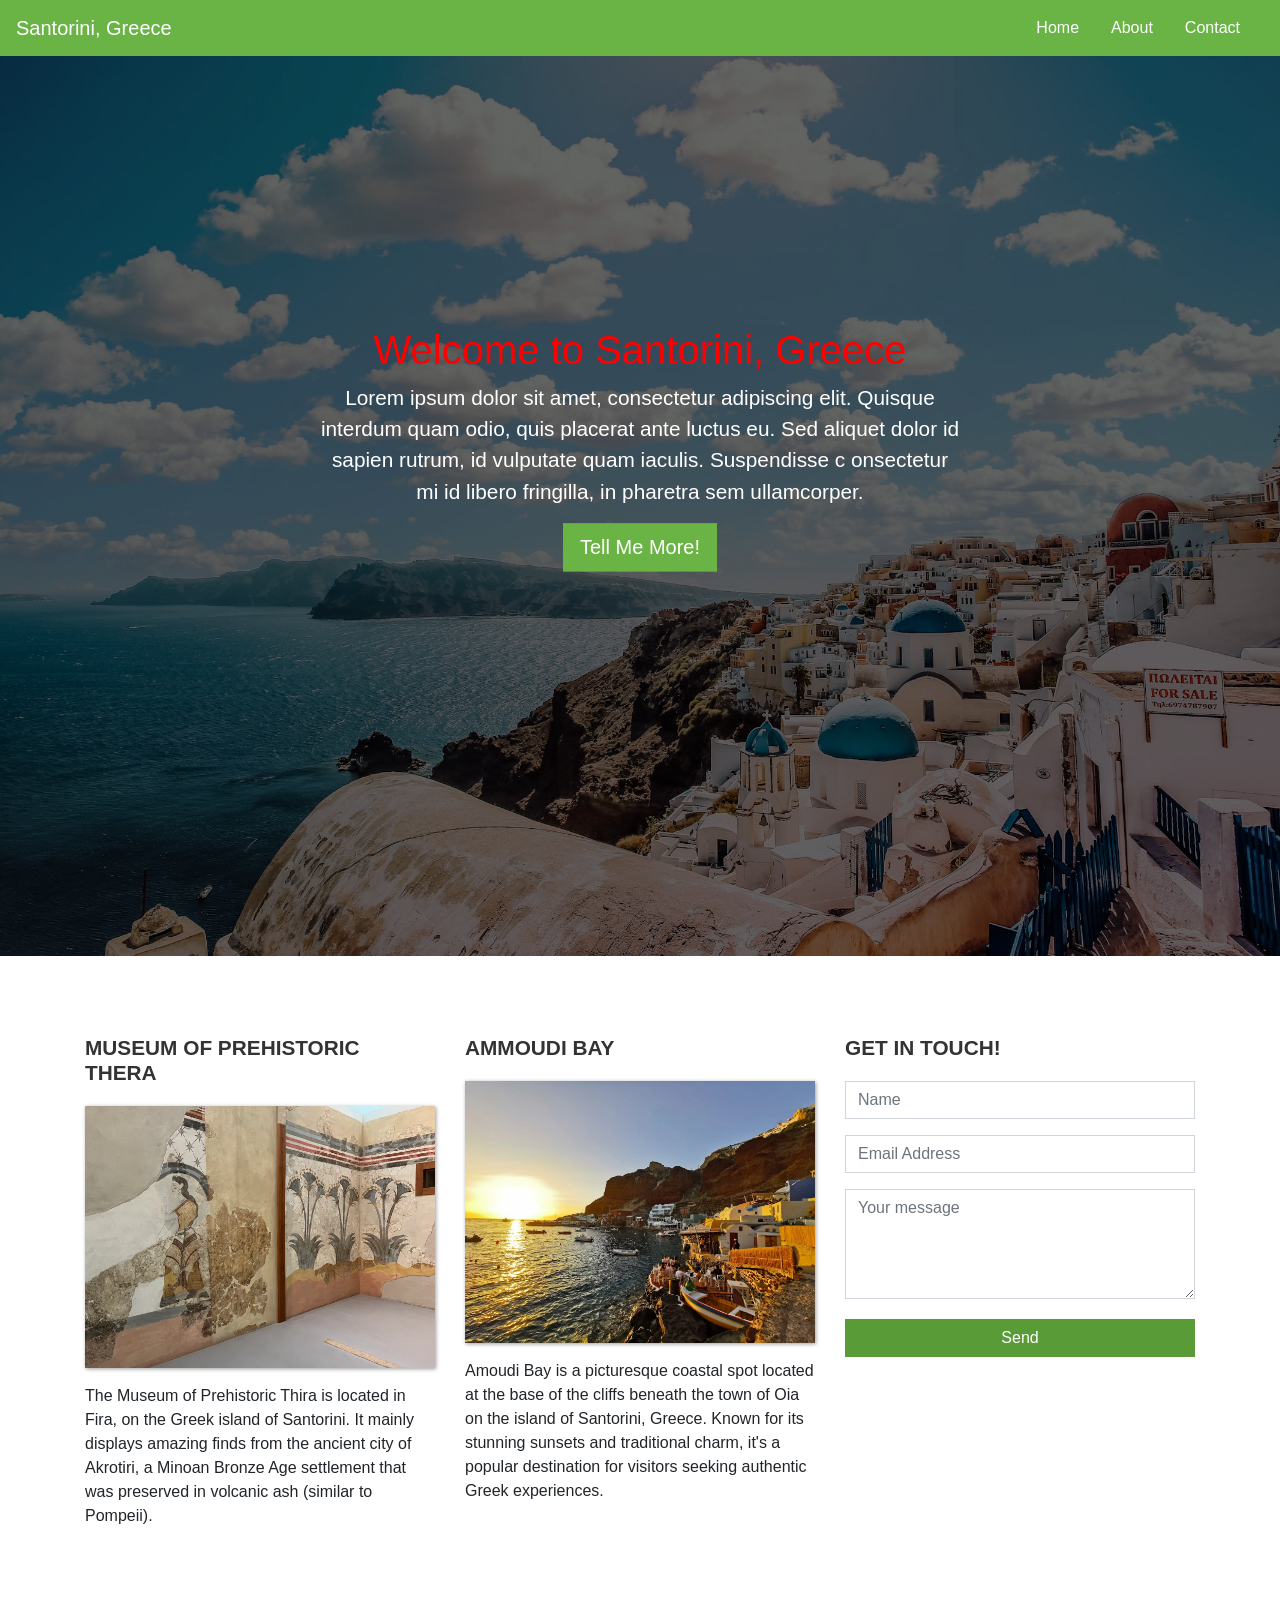
==== index.html @ 779a9d24 "Add files via upload" ====
<!DOCTYPE html>
<html lang="en">
<head>

    <title>Bootstrap Tutorial Sample Page</title>
    <meta charset="utf-8">
    <meta name="viewport" content="width=device-width, initial-scale=1">
    <link rel="stylesheet" type="text/css" href="main.css">
    <link rel="stylesheet" href="https://cdn.jsdelivr.net/npm/bootstrap@4.5.3/dist/css/bootstrap.min.css"
    integrity="sha384-TX8t27EcRE3e/ihU7zmQxVncDAy5uIKz4rEkgIXeMed4M0jlfIDPvg6uqKI2xXr2" crossorigin="anonymous">
</head>

<body>

  <nav class="navbar navbar-expand-md">
    <a class="navbar-brand" href="https://www.visitgreece.gr/islands/cyclades/santorini/">Santorini, Greece</a>
    <button class="navbar-toggler navbar-dark" type="button" data-toggle="collapse" data-target="#main-navigation">
        <span class="navbar-toggler-icon"></span>
    </button>
    <div class="collapse navbar-collapse" id="main-navigation">
        <ul class="navbar-nav">
            <li class="nav-item">
                <a class="nav-link" href="#home-section">Home</a>
            </li>
            <li class="nav-item">
                <a class="nav-link" href="#about-section">About</a>
            </li>
            <li class="nav-item">
                <a class="nav-link" href="#get-in-touch">Contact</a>
            </li>
        </ul>
    </div>
</nav>

<header class="page-header header container-fluid">
  <div class="overlay" id="home-section"></div>
  <div class="description" >
    <h1>Welcome to Santorini, Greece</h1>
    <p>Lorem ipsum dolor sit amet, consectetur adipiscing elit. Quisque interdum quam odio, quis
      placerat ante luctus eu. Sed aliquet dolor id sapien rutrum, id vulputate quam iaculis. Suspendisse c
      onsectetur mi id libero fringilla, in pharetra sem ullamcorper.</p>
      <a href="https://youtu.be/4zAEDLwl9HI?feature=shared" target="_blank">
           <button class="btn btn-outline-secondary btn-lg">Tell Me More!</button>
         </a>
</div>
</header>

<div class="container features" id="about-section">
    <div class="row">

        <div class="col-lg-4 col-md-4 col-sm-12">
            <h3 class="feature-title">Museum of Prehistoric Thera</h3>
            <img src="greece1.webp" class="img-fluid">
            <p>The Museum of Prehistoric Thira is located in Fira, on the Greek island of Santorini.
              It mainly displays amazing finds from the ancient city of Akrotiri,
              a Minoan Bronze Age settlement that was preserved in volcanic ash (similar to Pompeii).</p>
        </div>

        <div class="col-lg-4 col-md-4 col-sm-12">
            <h3 class="feature-title">Ammoudi Bay</h3>
            <img src="greece2.webp" class="img-fluid">
            <p>​Amoudi Bay is a picturesque coastal spot located at the base of the cliffs beneath the town
              of Oia on the island of Santorini, Greece. Known for its stunning sunsets
              and traditional charm, it's a popular destination for visitors seeking authentic Greek experiences.​</p>
        </div>

        <div class="col-lg-4 col-md-4 col-sm-12" id="get-in-touch">

            <h3 class="feature-title">Get in Touch!</h3>
            <div class="form-group">
                <input type="text" class="form-control" placeholder="Name" name="">
            </div>
            <div class="form-group">
                <input type="email" class="form-control" placeholder="Email Address" name="email">
            </div>
            <div class="form-group">
                <textarea class="form-control" rows="4" placeholder="Your message"></textarea>
            </div>
            <input type="submit" class="btn btn-secondary btn-block" value="Send" name="">
        </div>

    </div>
</div>


    <script src="https://code.jquery.com/jquery-3.5.1.min.js"
    integrity="sha256-9/aliU8dGd2tb6OSsuzixeV4y/faTqgFtohetphbbj0=" crossorigin="anonymous"></script>


     <script src="https://cdn.jsdelivr.net/npm/bootstrap@4.5.3/dist/js/bootstrap.min.js"
     integrity="sha384-w1Q4orYjBQndcko6MimVbzY0tgp4pWB4lZ7lr30WKz0vr/aWKhXdBNmNb5D92v7s" crossorigin="anonymous"></script>

<script src="main.js"></script>
</body>
</html>
---- main.css ----
body {
    padding: 0;
    margin: 0;
    background-color:#f2f6e9;
}

.navbar {
    background:#6ab446;
}

.nav-link,
.navbar-brand {
    color: #fff;
    cursor: pointer;
}

.nav-link {
    margin-right: 1em !important;
}

.nav-link:hover {
    color: #000;
}

.navbar-collapse {
    justify-content: flex-end;
}

.header {
    		background-image: url('background.jpeg');
    		background-size: cover;
    		background-position: center;
    		position: relative;
	}

  .overlay {
    position: absolute;
    min-height: 100%;
    min-width: 100%;
    left: 0;
    top: 0;
    background: rgba(0, 0, 0, 0.6);
}

.description {
    left: 50%;
    position: absolute;
    top: 45%;
    transform: translate(-50%, -55%);
    text-align: center;
}

.description h1 {
    color: red;
}

.description p {
    color: #fff;
    font-size: 1.3rem;
    line-height: 1.5;
}

.description button {
    border:1px solid #6ab446;
    background:#6ab446;
    border-radius: 0;
    color:#fff;
}

.description button:hover {
    border:1px solid #fff;
    background:#fff;
    color:#000;
}

.features {
    margin: 4em auto;
    padding: 1em;
    position: relative;
}

.feature-title {
    color: #333;
    font-size: 1.3rem;
    font-weight: 700;
    margin-bottom: 20px;
    text-transform: uppercase;
}

.features img {
    -webkit-box-shadow: 1px 1px 4px rgba(0, 0, 0, 0.4);
    -moz-box-shadow: 1px 1px 4px rgba(0, 0, 0, 0.4);
    box-shadow: 1px 1px 4px rgba(0, 0, 0, 0.4);
    margin-bottom: 16px;
}

.features .form-control,
.features input {
    border-radius: 0;
}

.features .btn {
    background-color: #589b37;
    border: 1px solid #589b37;
    color: #fff;
    margin-top: 20px;
}

.features .btn:hover {
    background-color: #333;
    border: 1px solid #333;
}
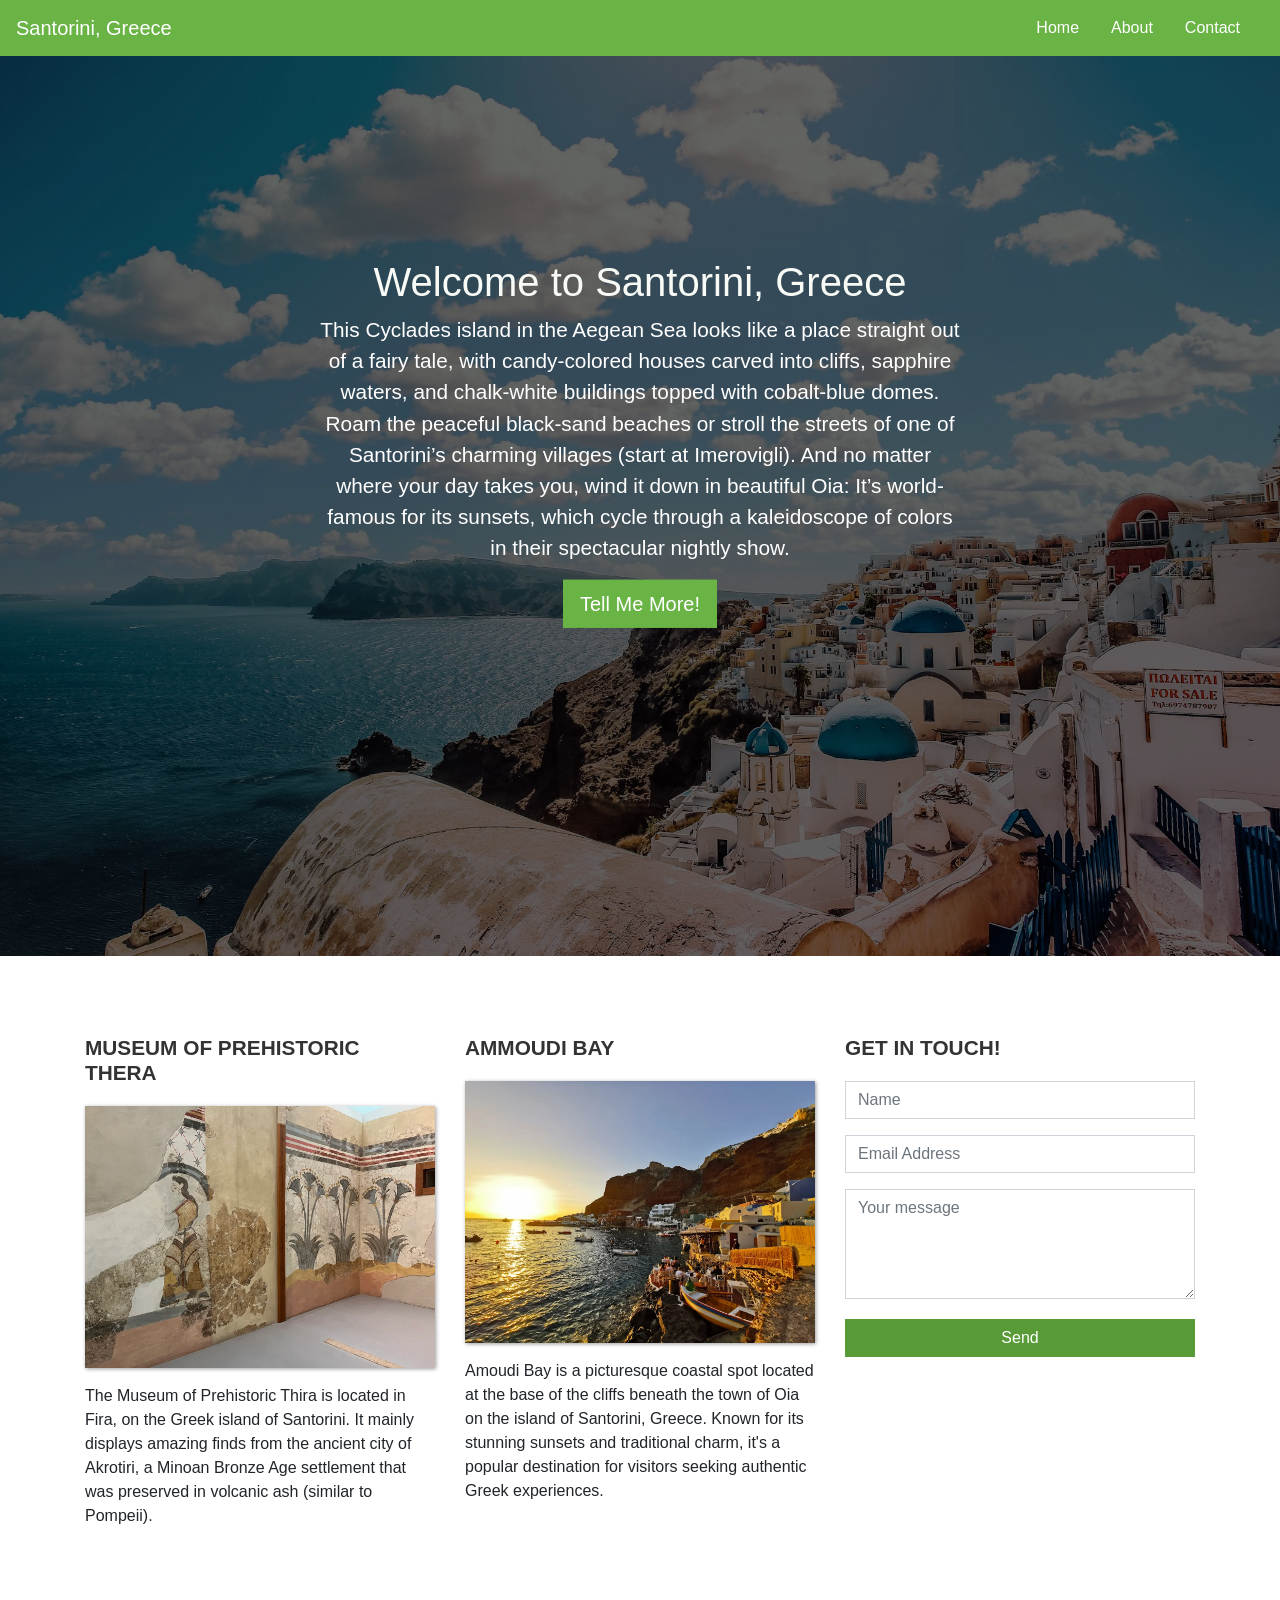
==== commit 09951ecd: "Update index.html" ====
--- a/index.html
+++ b/index.html
@@ -36,9 +36,12 @@
   <div class="overlay" id="home-section"></div>
   <div class="description" >
     <h1>Welcome to Santorini, Greece</h1>
-    <p>Lorem ipsum dolor sit amet, consectetur adipiscing elit. Quisque interdum quam odio, quis
-      placerat ante luctus eu. Sed aliquet dolor id sapien rutrum, id vulputate quam iaculis. Suspendisse c
-      onsectetur mi id libero fringilla, in pharetra sem ullamcorper.</p>
+    <p>This Cyclades island in the Aegean Sea looks like a place straight out of a fairy tale,
+      with candy-colored houses carved into cliffs, sapphire waters, and chalk-white buildings topped with
+      cobalt-blue domes. Roam the peaceful black-sand beaches or stroll the streets of one of
+      Santorini’s charming villages (start at Imerovigli). And no matter where your day takes you,
+      wind it down in beautiful Oia: It’s world-famous for its sunsets, which cycle through a kaleidoscope
+      of colors in their spectacular nightly show.</p>
       <a href="https://youtu.be/4zAEDLwl9HI?feature=shared" target="_blank">
            <button class="btn btn-outline-secondary btn-lg">Tell Me More!</button>
          </a>
--- a/main.css
+++ b/main.css
@@ -51,7 +51,7 @@
 }
 
 .description h1 {
-    color: red;
+    color: #f8faf5;
 }
 
 .description p {
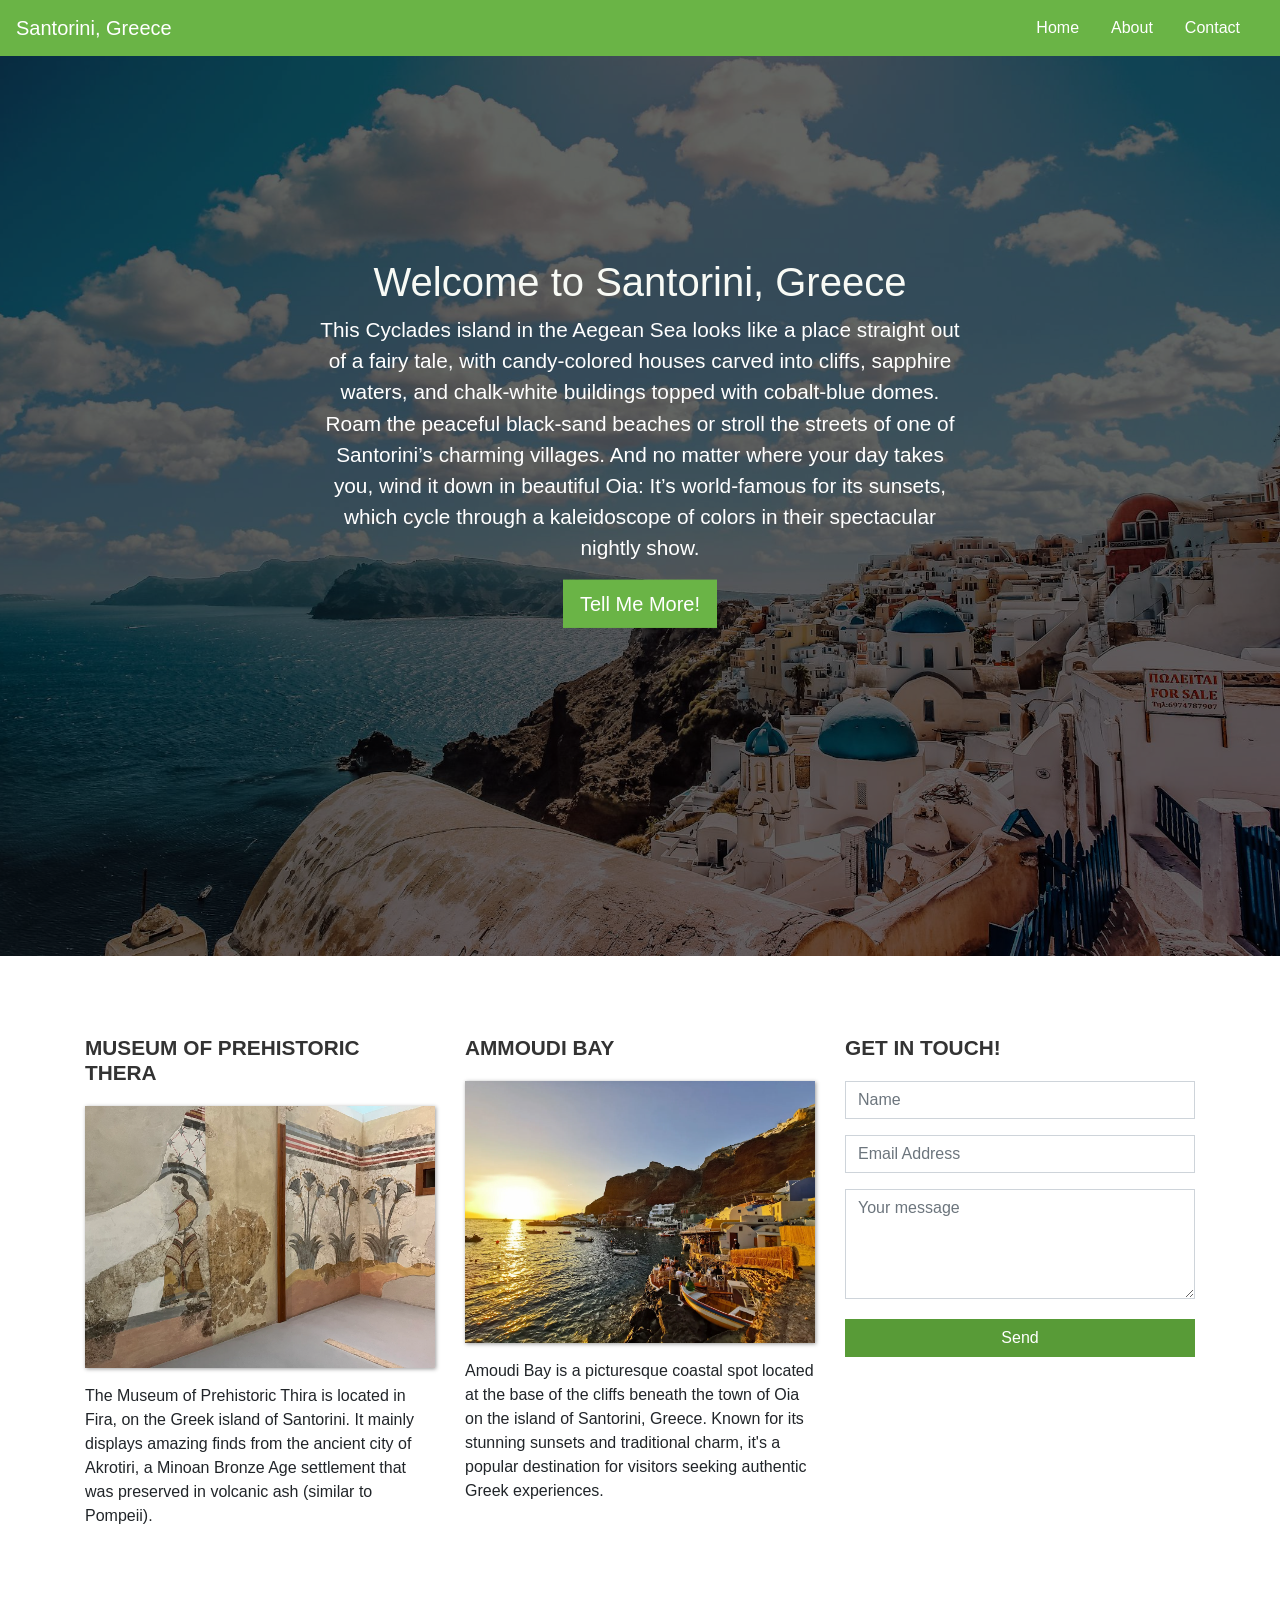
==== commit 4101391d: "Update index.html" ====
--- a/index.html
+++ b/index.html
@@ -39,7 +39,7 @@
     <p>This Cyclades island in the Aegean Sea looks like a place straight out of a fairy tale,
       with candy-colored houses carved into cliffs, sapphire waters, and chalk-white buildings topped with
       cobalt-blue domes. Roam the peaceful black-sand beaches or stroll the streets of one of
-      Santorini’s charming villages (start at Imerovigli). And no matter where your day takes you,
+      Santorini’s charming villages. And no matter where your day takes you,
       wind it down in beautiful Oia: It’s world-famous for its sunsets, which cycle through a kaleidoscope
       of colors in their spectacular nightly show.</p>
       <a href="https://youtu.be/4zAEDLwl9HI?feature=shared" target="_blank">
